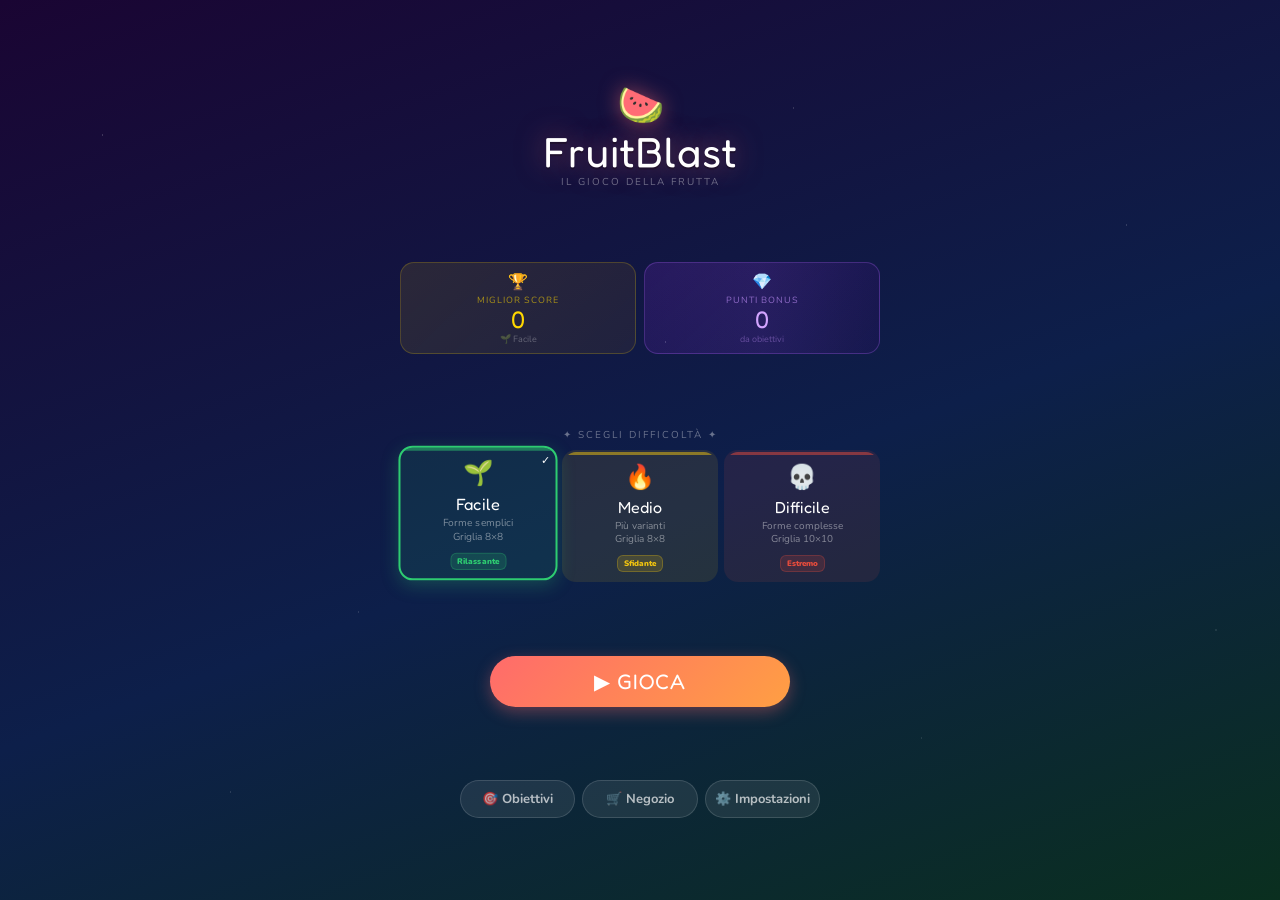
==== index.html @ c54e4c87 "v" ====
<!DOCTYPE html>
<html lang="it">
<head>
<meta charset="UTF-8">
<link rel="icon" type="image/png" href="foto_sfondo.png">
<link rel="apple-touch-icon" href="foto_sfondo.png">
<meta name="apple-mobile-web-app-title" content="FruitBlast">
<meta name="viewport" content="width=device-width,initial-scale=1,maximum-scale=1,user-scalable=no,viewport-fit=cover">
<meta name="mobile-web-app-capable" content="yes">
<meta name="apple-mobile-web-app-capable" content="yes">
<meta name="apple-mobile-web-app-status-bar-style" content="black-translucent">
<title>FruitBlast</title>
<link rel="stylesheet" href="style.css">
<style>
/* ── Menu layout ── */
#menu{
  justify-content:space-evenly;
  min-height:100%;
  /* override .page default padding */
  padding-top:calc(var(--sat) + 6px) !important;
  padding-bottom:calc(var(--sab) + 8px) !important;
  gap:0;
}

/* Logo — più piccolo */
.logo-wrap{text-align:center;margin:0;}
.logo-icon{font-size:clamp(28px,7vw,38px);display:block;filter:drop-shadow(0 0 10px rgba(255,107,107,.5));}
.logo-title{font-family:'Fredoka One',cursive;font-size:clamp(30px,9vw,42px);color:#fff;
  text-shadow:0 0 28px rgba(255,107,107,.5),0 2px 0 rgba(0,0,0,.3);line-height:1;letter-spacing:1px;}
.logo-sub{font-size:10px;color:rgba(255,255,255,.38);letter-spacing:2px;text-transform:uppercase;margin-top:2px;}

/* Stats row — best score + bonus affiancati */
.stats-row{
  display:flex;gap:8px;width:100%;margin:0;
}
.stat-mini{
  flex:1;border-radius:14px;padding:8px 12px;text-align:center;
  position:relative;overflow:hidden;
}
.stat-mini.best{
  background:linear-gradient(135deg,rgba(255,215,0,.1),rgba(255,150,0,.07));
  border:1px solid rgba(255,215,0,.2);
}
.stat-mini.bonus{
  background:linear-gradient(135deg,rgba(138,43,226,.18),rgba(75,0,130,.12));
  border:1px solid rgba(180,100,255,.28);
}
.stat-mini.bonus::before{
  content:'';position:absolute;inset:0;
  background:linear-gradient(90deg,transparent,rgba(180,100,255,.06),transparent);
  animation:bonusShimmer 4s infinite;
}
@keyframes bonusShimmer{0%{transform:translateX(-100%)}100%{transform:translateX(100%)}}
.sm-icon{font-size:16px;display:block;margin-bottom:1px;}
.sm-label{font-size:9px;letter-spacing:1px;text-transform:uppercase;margin-bottom:2px;}
.stat-mini.best .sm-label{color:rgba(255,215,0,.6);}
.stat-mini.bonus .sm-label{color:rgba(200,150,255,.65);}
.sm-val{font-family:'Fredoka One',cursive;font-size:clamp(18px,5.5vw,24px);line-height:1;}
.stat-mini.best .sm-val{color:var(--gold);}
.stat-mini.bonus .sm-val{color:#d4a8ff;}
.sm-sub{font-size:9px;margin-top:1px;}
.stat-mini.best .sm-sub{color:rgba(255,255,255,.3);}
.stat-mini.bonus .sm-sub{color:rgba(200,150,255,.4);}

/* Difficulty cards */
#diff-section{width:100%;margin:0;}
.diff-header{font-size:10px;color:rgba(255,255,255,.38);letter-spacing:2px;text-transform:uppercase;text-align:center;margin-bottom:8px;}
#diff-cards{display:flex;gap:6px;width:100%;}
.diff-card{
  flex:1;border-radius:14px;padding:9px 4px 8px;
  border:2px solid transparent;cursor:pointer;text-align:center;
  position:relative;overflow:hidden;
  transition:transform .2s cubic-bezier(.34,1.56,.64,1),border-color .2s,box-shadow .2s;
}
.diff-card::before{content:'';position:absolute;top:0;left:0;right:0;height:3px;border-radius:14px 14px 0 0;}
.diff-card.easy{background:rgba(46,204,113,.1);}
.diff-card.easy::before{background:rgba(46,204,113,.5);}
.diff-card.easy.selected{border-color:var(--green);box-shadow:0 5px 18px rgba(46,204,113,.25);}
.diff-card.medium{background:rgba(241,196,15,.1);}
.diff-card.medium::before{background:rgba(241,196,15,.5);}
.diff-card.medium.selected{border-color:var(--yellow);box-shadow:0 5px 18px rgba(241,196,15,.25);}
.diff-card.hard{background:rgba(231,76,60,.1);}
.diff-card.hard::before{background:rgba(231,76,60,.5);}
.diff-card.hard.selected{border-color:var(--red);box-shadow:0 5px 18px rgba(231,76,60,.25);}
.diff-card.selected{transform:translateY(-3px) scale(1.02);}
.diff-check{position:absolute;top:5px;right:5px;font-size:11px;opacity:0;color:#fff;transition:opacity .2s;}
.diff-card.selected .diff-check{opacity:1;}
.diff-icon{font-size:clamp(18px,5vw,24px);margin-bottom:4px;display:block;}
.diff-name{font-family:'Fredoka One',cursive;font-size:clamp(12px,3.5vw,16px);color:#fff;margin-bottom:3px;}
.diff-desc{font-size:clamp(8px,2vw,10px);color:rgba(255,255,255,.45);line-height:1.28;margin-bottom:4px;}
.diff-badge{font-size:8px;font-weight:900;border-radius:6px;padding:2px 6px;display:inline-block;}
.easy .diff-badge{background:rgba(46,204,113,.16);color:#2ecc71;border:1px solid rgba(46,204,113,.26);}
.medium .diff-badge{background:rgba(241,196,15,.16);color:#f1c40f;border:1px solid rgba(241,196,15,.26);}
.hard .diff-badge{background:rgba(231,76,60,.16);color:#e74c3c;border:1px solid rgba(231,76,60,.26);}

/* Play button — più compatto */
.btn-primary{
  background:linear-gradient(135deg,#ff6b6b,#ff9f43);color:#fff;border:none;
  padding:13px 0;border-radius:50px;
  font-size:clamp(18px,5.5vw,21px);font-family:'Fredoka One',cursive;
  cursor:pointer;letter-spacing:1px;width:100%;max-width:300px;
  box-shadow:0 5px 16px rgba(255,107,107,.35);
  margin:0;position:relative;overflow:hidden;
}
.btn-primary::after{content:'';position:absolute;top:0;left:-100%;width:55%;height:100%;
  background:linear-gradient(90deg,transparent,rgba(255,255,255,.14),transparent);
  animation:shimmer 3s infinite;}
@keyframes shimmer{0%{left:-100%}100%{left:200%}}
.btn-primary:active{transform:scale(.96);}

/* Nav buttons */
.nav-btns{display:flex;gap:7px;width:100%;max-width:360px;margin-top:0;}
.nav-btn{
  flex:1;background:var(--glass);color:rgba(255,255,255,.68);
  border:1px solid var(--gb);padding:9px 4px;border-radius:50px;
  font-size:clamp(10px,2.8vw,13px);font-family:'Nunito',sans-serif;font-weight:700;
  cursor:pointer;text-align:center;transition:background .15s;
}
.nav-btn:active{background:rgba(255,255,255,.16);}
</style>

<script>
// Registra Service Worker per cache automatica
if('serviceWorker' in navigator){
  navigator.serviceWorker.register('./sw.js')
    .then(reg => {
      // Controlla aggiornamenti ogni volta che la pagina si apre
      reg.update();
      reg.addEventListener('updatefound', () => {
        const newSW = reg.installing;
        newSW.addEventListener('statechange', () => {
          if(newSW.state === 'installed' && navigator.serviceWorker.controller){
            // Nuovo contenuto disponibile — ricarica silenzioso
            window.location.reload();
          }
        });
      });
    });
}
</script>
</head>
<body>
<div id="app">
<div id="menu" class="page fade-in">

  <div class="logo-wrap">
    <span class="logo-icon">🍉</span>
    <div class="logo-title">FruitBlast</div>
    <div class="logo-sub">il gioco della frutta</div>
  </div>

  <!-- Record + Bonus affiancati -->
  <div class="stats-row">
    <div class="stat-mini best">
      <span class="sm-icon">🏆</span>
      <div class="sm-label">Miglior Score</div>
      <div class="sm-val" id="menu-best-val">0</div>
      <div class="sm-sub" id="menu-best-diff"></div>
    </div>
    <div class="stat-mini bonus">
      <span class="sm-icon">💎</span>
      <div class="sm-label">Punti Bonus</div>
      <div class="sm-val" id="bonus-val">0</div>
      <div class="sm-sub">da obiettivi</div>
    </div>
  </div>

  <div id="diff-section">
    <div class="diff-header">✦ Scegli difficoltà ✦</div>
    <div id="diff-cards">
      <div class="diff-card easy selected" data-diff="easy">
        <div class="diff-check">✓</div>
        <span class="diff-icon">🌱</span>
        <div class="diff-name">Facile</div>
        <div class="diff-desc">Forme semplici<br>Griglia 8×8</div>
        <span class="diff-badge">Rilassante</span>
      </div>
      <div class="diff-card medium" data-diff="medium">
        <div class="diff-check">✓</div>
        <span class="diff-icon">🔥</span>
        <div class="diff-name">Medio</div>
        <div class="diff-desc">Più varianti<br>Griglia 8×8</div>
        <span class="diff-badge">Sfidante</span>
      </div>
      <div class="diff-card hard" data-diff="hard">
        <div class="diff-check">✓</div>
        <span class="diff-icon">💀</span>
        <div class="diff-name">Difficile</div>
        <div class="diff-desc">Forme complesse<br>Griglia 10×10</div>
        <span class="diff-badge">Estremo</span>
      </div>
    </div>
  </div>

  <button class="btn-primary" id="play-btn">▶  GIOCA</button>

  <div class="nav-btns">
    <button class="nav-btn" id="obj-btn">🎯 Obiettivi</button>
    <button class="nav-btn" id="shop-btn">🛒 Negozio</button>
    <button class="nav-btn" id="settings-btn">⚙️ Impostazioni</button>
  </div>

</div>
</div>

<script src="data.js"></script>
<script>
const $=id=>document.getElementById(id);
let diff='easy';

function updBest(){
  $('menu-best-val').textContent = getBest(diff).toLocaleString();
  $('menu-best-diff').textContent = DCFG[diff].lbl;
}
function updBonus(){
  $('bonus-val').textContent = getBonusPoints().toLocaleString();
}

document.querySelectorAll('.diff-card').forEach(card=>{
  card.addEventListener('click',()=>{
    document.querySelectorAll('.diff-card').forEach(c=>c.classList.remove('selected'));
    card.classList.add('selected');
    diff = card.dataset.diff;
    updBest();
  });
});

$('play-btn').addEventListener('click',()=>{ sessionStorage.setItem('fb_diff',diff); location.href='game.html'; });
$('obj-btn').addEventListener('click',()=>{ sessionStorage.setItem('fb_diff',diff); location.href='objectives.html'; });
$('shop-btn').addEventListener('click',()=>{ location.href='shop.html'; });
$('settings-btn').addEventListener('click',()=>{ location.href='settings.html'; });

updBest();
updBonus();
</script>
</body>
</html>
---- style.css ----
/* ═══════════════════════════════════════════
   FruitBlast — Shared Styles
═══════════════════════════════════════════ */
@import url('https://fonts.googleapis.com/css2?family=Fredoka+One&family=Nunito:wght@400;700;900&display=swap');
 
*{box-sizing:border-box;margin:0;padding:0;-webkit-tap-highlight-color:transparent;touch-action:manipulation;}
:root{
  --green:#2ecc71;--yellow:#f1c40f;--red:#e74c3c;--gold:#FFD700;
  --bg1:#1a0533;--bg2:#0d1f4a;--bg3:#0a2f1f;
  --glass:rgba(255,255,255,0.08);--gb:rgba(255,255,255,0.14);
  --sat:env(safe-area-inset-top,0px);--sab:env(safe-area-inset-bottom,0px);
}
html,body{
  height:100%;width:100%;
  -webkit-text-size-adjust:100%;
  background:var(--bg3);
  overscroll-behavior:none;
}
body{
  font-family:'Nunito',sans-serif;
  background:linear-gradient(160deg,var(--bg1) 0%,var(--bg2) 55%,var(--bg3) 100%);
  background-attachment:fixed;
  user-select:none;-webkit-user-select:none;
  overflow:hidden;position:fixed;
  inset:0;/* top:0 right:0 bottom:0 left:0 */
}
body::before{
  content:'';position:fixed;inset:0;pointer-events:none;z-index:0;
  background-image:
    radial-gradient(1px 1px at 8% 15%,rgba(255,255,255,.35) 0%,transparent 100%),
    radial-gradient(1px 1px at 28% 68%,rgba(255,255,255,.25) 0%,transparent 100%),
    radial-gradient(1px 1px at 52% 38%,rgba(255,255,255,.4) 0%,transparent 100%),
    radial-gradient(1px 1px at 72% 82%,rgba(255,255,255,.2) 0%,transparent 100%),
    radial-gradient(1px 1px at 88% 25%,rgba(255,255,255,.3) 0%,transparent 100%),
    radial-gradient(1px 1px at 18% 88%,rgba(255,255,255,.25) 0%,transparent 100%),
    radial-gradient(1px 1px at 62% 12%,rgba(255,255,255,.3) 0%,transparent 100%),
    radial-gradient(1px 1px at 95% 70%,rgba(255,255,255,.3) 0%,transparent 100%);
}
#app{
  position:relative;z-index:1;
  width:100%;height:100%;
  overflow-y:auto;overflow-x:hidden;
  -webkit-overflow-scrolling:touch;
  display:flex;flex-direction:column;align-items:center;
  padding:0 10px;
}
 
/* ── Shared UI ── */
.page{
  display:flex;flex-direction:column;align-items:center;
  width:100%;max-width:480px;flex-shrink:0;
  /* default padding safe area per tutte le pagine */
  padding-top:calc(var(--sat) + 8px);
  padding-bottom:calc(var(--sab) + 12px);
}
.logo-wrap{text-align:center;margin-bottom:4px;}
.logo-icon{font-size:clamp(40px,11vw,54px);display:block;filter:drop-shadow(0 0 12px rgba(255,107,107,.5));}
.logo-title{font-family:'Fredoka One',cursive;font-size:clamp(42px,13vw,58px);color:#fff;
  text-shadow:0 0 36px rgba(255,107,107,.5),0 3px 0 rgba(0,0,0,.3);line-height:1;letter-spacing:2px;}
.logo-sub{font-size:11px;color:rgba(255,255,255,.42);letter-spacing:3px;text-transform:uppercase;margin-top:3px;}
.page-header{display:flex;align-items:center;width:100%;gap:10px;margin-bottom:6px;}
.back-btn{background:var(--glass);border:1px solid var(--gb);color:#fff;border-radius:12px;
  min-width:44px;min-height:44px;padding:0 14px;cursor:pointer;
  font-family:'Nunito',sans-serif;font-size:14px;font-weight:700;
  display:flex;align-items:center;justify-content:center;}
.back-btn:active{background:rgba(255,255,255,.18);}
.page-title{font-family:'Fredoka One',cursive;font-size:clamp(22px,7vw,28px);color:#fff;}
.glass-card{background:var(--glass);border:1px solid var(--gb);border-radius:18px;padding:15px 17px;width:100%;}
.srow{display:flex;align-items:center;justify-content:space-between;gap:10px;min-height:46px;}
.sinfo .slabel{font-size:15px;color:#fff;font-weight:700;}
.sinfo .ssub{font-size:11px;color:rgba(255,255,255,.4);margin-top:2px;}
.sep{height:1px;background:rgba(255,255,255,.08);margin:11px 0;}
.toggle{width:52px;height:30px;border-radius:15px;background:rgba(255,255,255,.14);
  border:none;cursor:pointer;position:relative;flex-shrink:0;transition:background .2s;min-width:52px;}
.toggle.on{background:var(--green);}
.toggle::after{content:'';position:absolute;top:5px;left:5px;width:20px;height:20px;
  border-radius:50%;background:#fff;transition:left .2s cubic-bezier(.34,1.56,.64,1);
  box-shadow:0 2px 5px rgba(0,0,0,.22);}
.toggle.on::after{left:27px;}
.spd-btns{display:flex;gap:5px;}
.spd-btn{background:rgba(255,255,255,.09);border:1px solid rgba(255,255,255,.16);
  color:rgba(255,255,255,.5);border-radius:10px;padding:7px 11px;cursor:pointer;
  font-size:12px;font-weight:700;font-family:'Nunito',sans-serif;min-height:38px;}
.spd-btn[data-speed="slow"].active{background:rgba(46,204,113,.18);border-color:#2ecc71;color:#2ecc71;}
.spd-btn[data-speed="normal"].active{background:rgba(255,215,0,.16);border-color:var(--gold);color:var(--gold);}
.spd-btn[data-speed="fast"].active{background:rgba(231,76,60,.18);border-color:#e74c3c;color:#e74c3c;}
.danger-card{background:rgba(231,76,60,.08)!important;border-color:rgba(231,76,60,.2)!important;}
.btn-danger{background:rgba(231,76,60,.13);border:1px solid rgba(231,76,60,.3);
  color:#e74c3c;border-radius:10px;padding:9px 15px;cursor:pointer;
  font-size:13px;font-weight:700;font-family:'Nunito',sans-serif;min-height:44px;}
.btn-danger:active{background:rgba(231,76,60,.24);}
.btn-primary{background:linear-gradient(135deg,#ff6b6b,#ff9f43);color:#fff;border:none;
  padding:clamp(13px,4vw,17px) 0;border-radius:50px;
  font-size:clamp(20px,6vw,23px);font-family:'Fredoka One',cursive;
  cursor:pointer;letter-spacing:1px;width:100%;max-width:320px;
  box-shadow:0 7px 20px rgba(255,107,107,.38);
  margin-bottom:11px;position:relative;overflow:hidden;}
.btn-primary::after{content:'';position:absolute;top:0;left:-100%;width:55%;height:100%;
  background:linear-gradient(90deg,transparent,rgba(255,255,255,.16),transparent);
  animation:shimmer 3s infinite;}
@keyframes shimmer{0%{left:-100%}100%{left:200%}}
.btn-primary:active{transform:scale(.96);}
.btn-secondary{background:var(--glass);color:rgba(255,255,255,.62);
  border:1px solid var(--gb);padding:10px 0;border-radius:50px;
  font-size:14px;font-family:'Nunito',sans-serif;font-weight:700;
  cursor:pointer;width:100%;max-width:320px;text-align:center;margin-bottom:8px;}
.btn-secondary:active{background:rgba(255,255,255,.14);}
.how-box{background:rgba(255,255,255,.05);border:1px solid rgba(255,255,255,.09);border-radius:14px;padding:13px 15px;width:100%;}
.how-title{font-size:11px;color:rgba(255,255,255,.45);text-transform:uppercase;letter-spacing:1px;margin-bottom:9px;font-weight:700;}
.how-row{display:flex;align-items:flex-start;gap:10px;margin-bottom:8px;font-size:13px;color:rgba(255,255,255,.68);line-height:1.4;}
.how-row:last-child{margin-bottom:0;}
.how-icon{font-size:18px;min-width:26px;text-align:center;line-height:1.2;}
@keyframes fadeIn{from{opacity:0;transform:translateY(8px)}to{opacity:1;transform:translateY(0)}}
.fade-in{animation:fadeIn .25s ease;}
 
/* Sub-page: scroll verticale se il contenuto supera lo schermo */
.sub-page{
  padding-top:calc(var(--sat) + 6px);
  padding-bottom:calc(var(--sab) + 10px);
  min-height:100%;
}
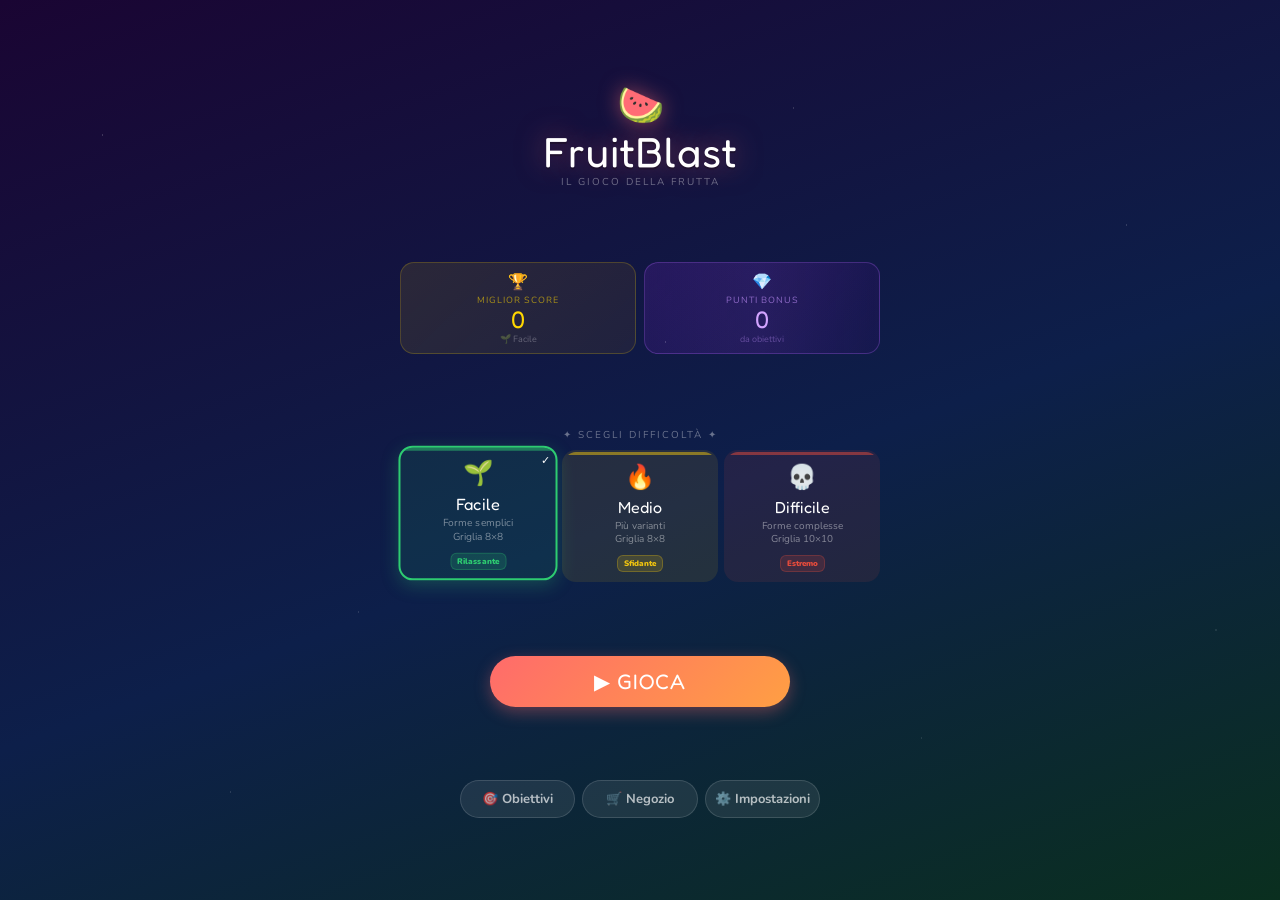
==== commit a0b6e09e: "aggiornamenti" ====
--- a/index.html
+++ b/index.html
@@ -120,22 +120,22 @@
 </style>
 
 <script>
-// Registra Service Worker per cache automatica
 if('serviceWorker' in navigator){
-  navigator.serviceWorker.register('./sw.js')
-    .then(reg => {
-      // Controlla aggiornamenti ogni volta che la pagina si apre
-      reg.update();
-      reg.addEventListener('updatefound', () => {
-        const newSW = reg.installing;
-        newSW.addEventListener('statechange', () => {
-          if(newSW.state === 'installed' && navigator.serviceWorker.controller){
-            // Nuovo contenuto disponibile — ricarica silenzioso
-            window.location.reload();
-          }
-        });
+  navigator.serviceWorker.register('./sw.js').then(reg => {
+    reg.update();
+    reg.addEventListener('updatefound', () => {
+      const sw = reg.installing;
+      sw.addEventListener('statechange', () => {
+        if(sw.state === 'installed' && navigator.serviceWorker.controller){
+          window.location.reload();
+        }
       });
     });
+  });
+  // Ascolta il messaggio dal SW: nuovo deploy rilevato -> ricarica subito
+  navigator.serviceWorker.addEventListener('message', e => {
+    if(e.data && e.data.type === 'SW_UPDATED') window.location.reload();
+  });
 }
 </script>
 </head>
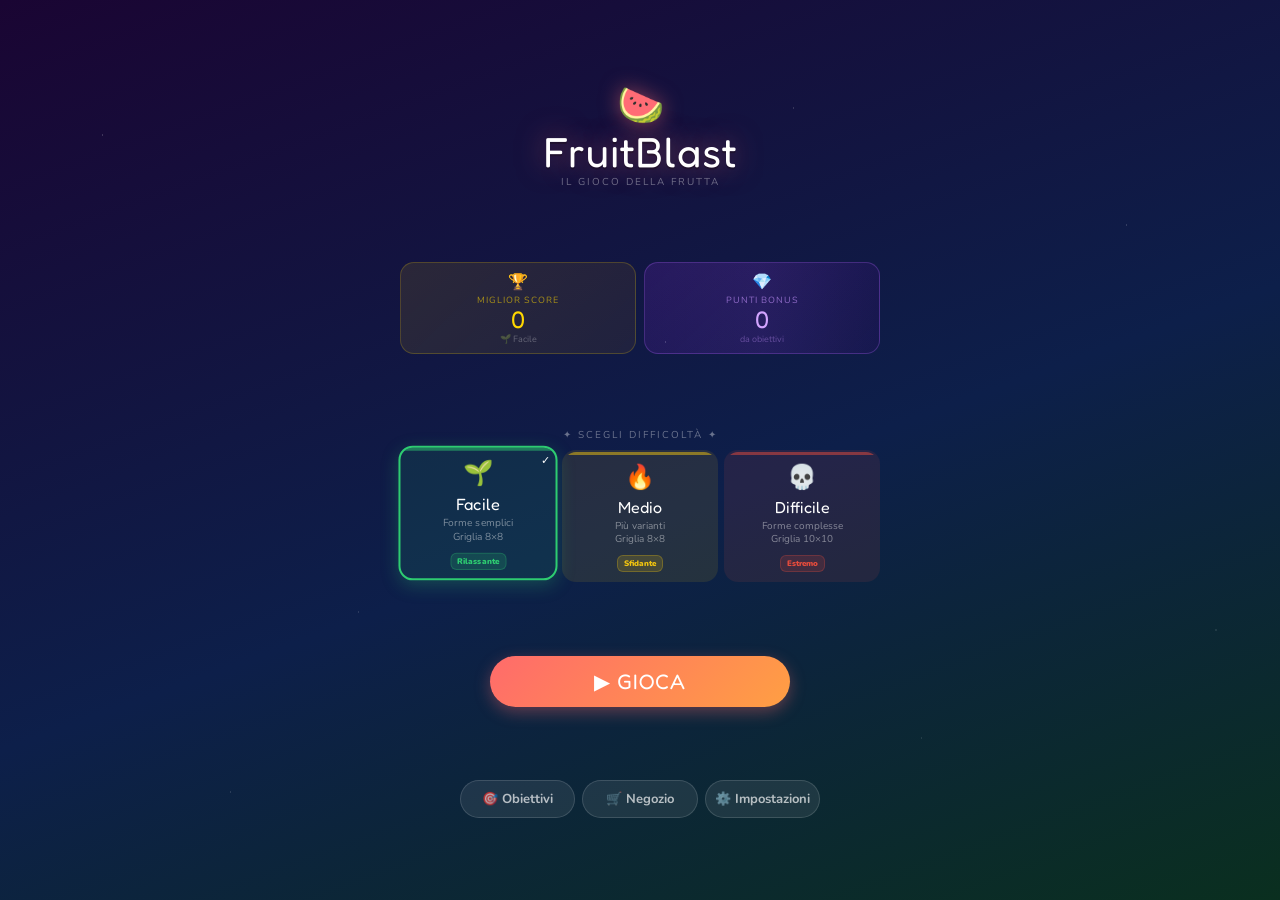
==== commit 995ea346: "cambi" ====
--- a/index.html
+++ b/index.html
@@ -2,8 +2,9 @@
 <html lang="it">
 <head>
 <meta charset="UTF-8">
-<link rel="icon" type="image/png" href="foto_sfondo.png">
-<link rel="apple-touch-icon" href="foto_sfondo.png">
+<link rel="icon" type="image/png" href="icon-192.png">
+<link rel="apple-touch-icon" href="icon-192.png">
+<link rel="manifest" href="manifest.json">
 <meta name="apple-mobile-web-app-title" content="FruitBlast">
 <meta name="viewport" content="width=device-width,initial-scale=1,maximum-scale=1,user-scalable=no,viewport-fit=cover">
 <meta name="mobile-web-app-capable" content="yes">
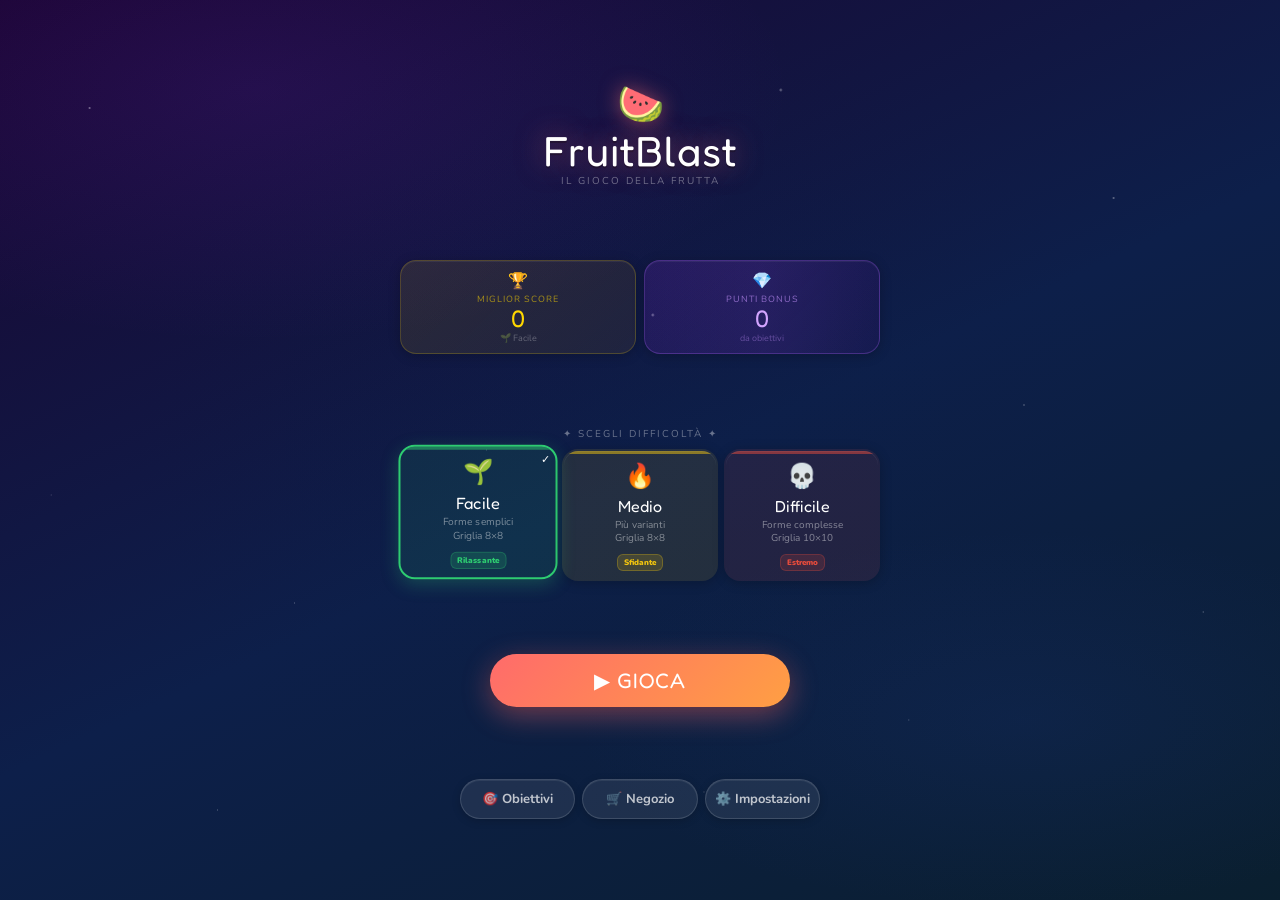
==== commit 90371fb1: "shop" ====
--- a/index.html
+++ b/index.html
@@ -35,8 +35,9 @@
   display:flex;gap:8px;width:100%;margin:0;
 }
 .stat-mini{
-  flex:1;border-radius:14px;padding:8px 12px;text-align:center;
+  flex:1;border-radius:16px;padding:9px 12px;text-align:center;
   position:relative;overflow:hidden;
+  box-shadow:0 2px 12px rgba(0,0,0,.22),inset 0 1px 0 rgba(255,255,255,.06);
 }
 .stat-mini.best{
   background:linear-gradient(135deg,rgba(255,215,0,.1),rgba(255,150,0,.07));
@@ -68,10 +69,11 @@
 .diff-header{font-size:10px;color:rgba(255,255,255,.38);letter-spacing:2px;text-transform:uppercase;text-align:center;margin-bottom:8px;}
 #diff-cards{display:flex;gap:6px;width:100%;}
 .diff-card{
-  flex:1;border-radius:14px;padding:9px 4px 8px;
+  flex:1;border-radius:16px;padding:9px 4px 8px;
   border:2px solid transparent;cursor:pointer;text-align:center;
   position:relative;overflow:hidden;
-  transition:transform .2s cubic-bezier(.34,1.56,.64,1),border-color .2s,box-shadow .2s;
+  transition:transform .22s cubic-bezier(.34,1.56,.64,1),border-color .22s,box-shadow .22s;
+  box-shadow:0 2px 12px rgba(0,0,0,.22),inset 0 1px 0 rgba(255,255,255,.07);
 }
 .diff-card::before{content:'';position:absolute;top:0;left:0;right:0;height:3px;border-radius:14px 14px 0 0;}
 .diff-card.easy{background:rgba(46,204,113,.1);}
@@ -97,11 +99,12 @@
 /* Play button — più compatto */
 .btn-primary{
   background:linear-gradient(135deg,#ff6b6b,#ff9f43);color:#fff;border:none;
-  padding:13px 0;border-radius:50px;
+  padding:14px 0;border-radius:50px;
   font-size:clamp(18px,5.5vw,21px);font-family:'Fredoka One',cursive;
   cursor:pointer;letter-spacing:1px;width:100%;max-width:300px;
-  box-shadow:0 5px 16px rgba(255,107,107,.35);
+  box-shadow:0 8px 28px rgba(255,107,107,.42),0 2px 8px rgba(0,0,0,.2);
   margin:0;position:relative;overflow:hidden;
+  transition:transform .15s,box-shadow .15s;
 }
 .btn-primary::after{content:'';position:absolute;top:0;left:-100%;width:55%;height:100%;
   background:linear-gradient(90deg,transparent,rgba(255,255,255,.14),transparent);
@@ -112,12 +115,14 @@
 /* Nav buttons */
 .nav-btns{display:flex;gap:7px;width:100%;max-width:360px;margin-top:0;}
 .nav-btn{
-  flex:1;background:var(--glass);color:rgba(255,255,255,.68);
-  border:1px solid var(--gb);padding:9px 4px;border-radius:50px;
+  flex:1;background:rgba(255,255,255,.08);color:rgba(255,255,255,.72);
+  border:1px solid rgba(255,255,255,.14);padding:10px 4px;border-radius:50px;
   font-size:clamp(10px,2.8vw,13px);font-family:'Nunito',sans-serif;font-weight:700;
-  cursor:pointer;text-align:center;transition:background .15s;
-}
-.nav-btn:active{background:rgba(255,255,255,.16);}
+  cursor:pointer;text-align:center;
+  transition:background .15s,transform .12s;
+  box-shadow:0 2px 8px rgba(0,0,0,.18),inset 0 1px 0 rgba(255,255,255,.07);
+}
+.nav-btn:active{background:rgba(255,255,255,.16);transform:scale(.96);}
 </style>
 
 <script>
--- a/style.css
+++ b/style.css
@@ -1,40 +1,46 @@
 /* ═══════════════════════════════════════════
-   FruitBlast — Shared Styles
+   FruitBlast — Shared Styles  (visual upgrade)
 ═══════════════════════════════════════════ */
 @import url('https://fonts.googleapis.com/css2?family=Fredoka+One&family=Nunito:wght@400;700;900&display=swap');
- 
+
 *{box-sizing:border-box;margin:0;padding:0;-webkit-tap-highlight-color:transparent;touch-action:manipulation;}
 :root{
   --green:#2ecc71;--yellow:#f1c40f;--red:#e74c3c;--gold:#FFD700;
   --bg1:#1a0533;--bg2:#0d1f4a;--bg3:#0a2f1f;
   --glass:rgba(255,255,255,0.08);--gb:rgba(255,255,255,0.14);
   --sat:env(safe-area-inset-top,0px);--sab:env(safe-area-inset-bottom,0px);
+  --radius:18px;
 }
-html,body{
-  height:100%;width:100%;
-  -webkit-text-size-adjust:100%;
-  background:var(--bg3);
-  overscroll-behavior:none;
-}
+html,body{height:100%;width:100%;-webkit-text-size-adjust:100%;background:var(--bg3);overscroll-behavior:none;}
 body{
   font-family:'Nunito',sans-serif;
-  background:linear-gradient(160deg,var(--bg1) 0%,var(--bg2) 55%,var(--bg3) 100%);
+  background:linear-gradient(155deg,#1a0533 0%,#0d1f4a 52%,#0a1f2f 100%);
   background-attachment:fixed;
   user-select:none;-webkit-user-select:none;
-  overflow:hidden;position:fixed;
-  inset:0;/* top:0 right:0 bottom:0 left:0 */
+  overflow:hidden;position:fixed;inset:0;
 }
 body::before{
   content:'';position:fixed;inset:0;pointer-events:none;z-index:0;
   background-image:
-    radial-gradient(1px 1px at 8% 15%,rgba(255,255,255,.35) 0%,transparent 100%),
-    radial-gradient(1px 1px at 28% 68%,rgba(255,255,255,.25) 0%,transparent 100%),
-    radial-gradient(1px 1px at 52% 38%,rgba(255,255,255,.4) 0%,transparent 100%),
-    radial-gradient(1px 1px at 72% 82%,rgba(255,255,255,.2) 0%,transparent 100%),
-    radial-gradient(1px 1px at 88% 25%,rgba(255,255,255,.3) 0%,transparent 100%),
-    radial-gradient(1px 1px at 18% 88%,rgba(255,255,255,.25) 0%,transparent 100%),
-    radial-gradient(1px 1px at 62% 12%,rgba(255,255,255,.3) 0%,transparent 100%),
-    radial-gradient(1px 1px at 95% 70%,rgba(255,255,255,.3) 0%,transparent 100%);
+    radial-gradient(1.5px 1.5px at 7%  12%,rgba(255,255,255,.55) 0%,transparent 100%),
+    radial-gradient(1px   1px   at 23% 67%,rgba(255,255,255,.35) 0%,transparent 100%),
+    radial-gradient(2px   2px   at 51% 35%,rgba(255,255,255,.50) 0%,transparent 100%),
+    radial-gradient(1px   1px   at 71% 80%,rgba(255,255,255,.30) 0%,transparent 100%),
+    radial-gradient(1.5px 1.5px at 87% 22%,rgba(255,255,255,.45) 0%,transparent 100%),
+    radial-gradient(1px   1px   at 17% 90%,rgba(255,255,255,.35) 0%,transparent 100%),
+    radial-gradient(2px   2px   at 61% 10%,rgba(255,255,255,.40) 0%,transparent 100%),
+    radial-gradient(1px   1px   at 94% 68%,rgba(255,255,255,.40) 0%,transparent 100%),
+    radial-gradient(1px   1px   at 38% 50%,rgba(255,255,255,.25) 0%,transparent 100%),
+    radial-gradient(1.5px 1.5px at 80% 45%,rgba(255,255,255,.30) 0%,transparent 100%),
+    radial-gradient(1px   1px   at 4%  55%,rgba(255,255,255,.20) 0%,transparent 100%),
+    radial-gradient(1px   1px   at 55% 88%,rgba(255,255,255,.25) 0%,transparent 100%);
+}
+body::after{
+  content:'';position:fixed;inset:0;pointer-events:none;z-index:0;
+  background:
+    radial-gradient(ellipse 60% 40% at 20% 10%,rgba(138,43,226,.12) 0%,transparent 70%),
+    radial-gradient(ellipse 50% 30% at 80% 80%,rgba(30,60,150,.15) 0%,transparent 70%),
+    radial-gradient(ellipse 40% 50% at 50% 50%,rgba(10,30,60,.10) 0%,transparent 100%);
 }
 #app{
   position:relative;z-index:1;
@@ -42,78 +48,141 @@
   overflow-y:auto;overflow-x:hidden;
   -webkit-overflow-scrolling:touch;
   display:flex;flex-direction:column;align-items:center;
-  padding:0 10px;
+  padding:0 12px;
 }
- 
-/* ── Shared UI ── */
+
+/* ── Shared page ── */
 .page{
   display:flex;flex-direction:column;align-items:center;
   width:100%;max-width:480px;flex-shrink:0;
-  /* default padding safe area per tutte le pagine */
   padding-top:calc(var(--sat) + 8px);
   padding-bottom:calc(var(--sab) + 12px);
 }
+
+/* ── Logo ── */
 .logo-wrap{text-align:center;margin-bottom:4px;}
-.logo-icon{font-size:clamp(40px,11vw,54px);display:block;filter:drop-shadow(0 0 12px rgba(255,107,107,.5));}
-.logo-title{font-family:'Fredoka One',cursive;font-size:clamp(42px,13vw,58px);color:#fff;
-  text-shadow:0 0 36px rgba(255,107,107,.5),0 3px 0 rgba(0,0,0,.3);line-height:1;letter-spacing:2px;}
+.logo-icon{
+  font-size:clamp(40px,11vw,54px);display:block;
+  filter:drop-shadow(0 0 16px rgba(255,107,107,.6)) drop-shadow(0 0 32px rgba(255,107,107,.3));
+  animation:logoBob 3s ease-in-out infinite;
+}
+@keyframes logoBob{0%,100%{transform:translateY(0)}50%{transform:translateY(-4px)}}
+.logo-title{
+  font-family:'Fredoka One',cursive;font-size:clamp(42px,13vw,58px);color:#fff;
+  text-shadow:0 0 40px rgba(255,107,107,.55),0 0 80px rgba(255,107,107,.2),0 3px 0 rgba(0,0,0,.35);
+  line-height:1;letter-spacing:2px;
+}
 .logo-sub{font-size:11px;color:rgba(255,255,255,.42);letter-spacing:3px;text-transform:uppercase;margin-top:3px;}
-.page-header{display:flex;align-items:center;width:100%;gap:10px;margin-bottom:6px;}
-.back-btn{background:var(--glass);border:1px solid var(--gb);color:#fff;border-radius:12px;
-  min-width:44px;min-height:44px;padding:0 14px;cursor:pointer;
+
+/* ── Page header ── */
+.page-header{display:flex;align-items:center;width:100%;gap:10px;margin-bottom:8px;}
+.back-btn{
+  background:rgba(255,255,255,.09);border:1px solid rgba(255,255,255,.16);
+  color:#fff;border-radius:14px;min-width:44px;min-height:44px;padding:0 14px;cursor:pointer;
   font-family:'Nunito',sans-serif;font-size:14px;font-weight:700;
-  display:flex;align-items:center;justify-content:center;}
-.back-btn:active{background:rgba(255,255,255,.18);}
-.page-title{font-family:'Fredoka One',cursive;font-size:clamp(22px,7vw,28px);color:#fff;}
-.glass-card{background:var(--glass);border:1px solid var(--gb);border-radius:18px;padding:15px 17px;width:100%;}
+  display:flex;align-items:center;justify-content:center;
+  transition:background .15s,transform .12s;box-shadow:0 2px 10px rgba(0,0,0,.25);
+}
+.back-btn:active{background:rgba(255,255,255,.18);transform:scale(.95);}
+.page-title{font-family:'Fredoka One',cursive;font-size:clamp(22px,7vw,28px);color:#fff;text-shadow:0 2px 8px rgba(0,0,0,.3);}
+
+/* ── Glass card ── */
+.glass-card{
+  background:rgba(255,255,255,.07);border:1px solid rgba(255,255,255,.13);
+  border-radius:var(--radius);padding:15px 17px;width:100%;
+  box-shadow:0 2px 16px rgba(0,0,0,.28),inset 0 1px 0 rgba(255,255,255,.08);
+  backdrop-filter:blur(6px);-webkit-backdrop-filter:blur(6px);
+}
+
+/* ── Rows / separators ── */
 .srow{display:flex;align-items:center;justify-content:space-between;gap:10px;min-height:46px;}
 .sinfo .slabel{font-size:15px;color:#fff;font-weight:700;}
 .sinfo .ssub{font-size:11px;color:rgba(255,255,255,.4);margin-top:2px;}
-.sep{height:1px;background:rgba(255,255,255,.08);margin:11px 0;}
-.toggle{width:52px;height:30px;border-radius:15px;background:rgba(255,255,255,.14);
-  border:none;cursor:pointer;position:relative;flex-shrink:0;transition:background .2s;min-width:52px;}
-.toggle.on{background:var(--green);}
-.toggle::after{content:'';position:absolute;top:5px;left:5px;width:20px;height:20px;
-  border-radius:50%;background:#fff;transition:left .2s cubic-bezier(.34,1.56,.64,1);
-  box-shadow:0 2px 5px rgba(0,0,0,.22);}
+.sep{height:1px;background:rgba(255,255,255,.07);margin:11px 0;}
+
+/* ── Toggle ── */
+.toggle{
+  width:52px;height:30px;border-radius:15px;background:rgba(255,255,255,.12);
+  border:none;cursor:pointer;position:relative;flex-shrink:0;
+  transition:background .22s,box-shadow .22s;min-width:52px;
+  box-shadow:inset 0 1px 3px rgba(0,0,0,.3);
+}
+.toggle.on{background:var(--green);box-shadow:0 0 14px rgba(46,204,113,.38);}
+.toggle::after{
+  content:'';position:absolute;top:5px;left:5px;width:20px;height:20px;
+  border-radius:50%;background:#fff;
+  transition:left .22s cubic-bezier(.34,1.56,.64,1);
+  box-shadow:0 2px 6px rgba(0,0,0,.3);
+}
 .toggle.on::after{left:27px;}
+
+/* ── Speed buttons ── */
 .spd-btns{display:flex;gap:5px;}
-.spd-btn{background:rgba(255,255,255,.09);border:1px solid rgba(255,255,255,.16);
+.spd-btn{
+  background:rgba(255,255,255,.07);border:1px solid rgba(255,255,255,.13);
   color:rgba(255,255,255,.5);border-radius:10px;padding:7px 11px;cursor:pointer;
-  font-size:12px;font-weight:700;font-family:'Nunito',sans-serif;min-height:38px;}
-.spd-btn[data-speed="slow"].active{background:rgba(46,204,113,.18);border-color:#2ecc71;color:#2ecc71;}
-.spd-btn[data-speed="normal"].active{background:rgba(255,215,0,.16);border-color:var(--gold);color:var(--gold);}
-.spd-btn[data-speed="fast"].active{background:rgba(231,76,60,.18);border-color:#e74c3c;color:#e74c3c;}
-.danger-card{background:rgba(231,76,60,.08)!important;border-color:rgba(231,76,60,.2)!important;}
-.btn-danger{background:rgba(231,76,60,.13);border:1px solid rgba(231,76,60,.3);
+  font-size:12px;font-weight:700;font-family:'Nunito',sans-serif;min-height:38px;
+  transition:all .15s;
+}
+.spd-btn:active{transform:scale(.94);}
+.spd-btn[data-speed="slow"].active{background:rgba(46,204,113,.18);border-color:#2ecc71;color:#2ecc71;box-shadow:0 0 10px rgba(46,204,113,.2);}
+.spd-btn[data-speed="normal"].active{background:rgba(255,215,0,.16);border-color:var(--gold);color:var(--gold);box-shadow:0 0 10px rgba(255,215,0,.18);}
+.spd-btn[data-speed="fast"].active{background:rgba(231,76,60,.18);border-color:#e74c3c;color:#e74c3c;box-shadow:0 0 10px rgba(231,76,60,.2);}
+
+/* ── Danger card ── */
+.danger-card{background:rgba(231,76,60,.07)!important;border-color:rgba(231,76,60,.18)!important;}
+.btn-danger{
+  background:rgba(231,76,60,.12);border:1px solid rgba(231,76,60,.28);
   color:#e74c3c;border-radius:10px;padding:9px 15px;cursor:pointer;
-  font-size:13px;font-weight:700;font-family:'Nunito',sans-serif;min-height:44px;}
-.btn-danger:active{background:rgba(231,76,60,.24);}
-.btn-primary{background:linear-gradient(135deg,#ff6b6b,#ff9f43);color:#fff;border:none;
+  font-size:13px;font-weight:700;font-family:'Nunito',sans-serif;min-height:44px;
+  transition:background .15s,transform .12s;
+}
+.btn-danger:active{background:rgba(231,76,60,.24);transform:scale(.96);}
+
+/* ── Primary button ── */
+.btn-primary{
+  background:linear-gradient(135deg,#ff6b6b,#ff9f43);color:#fff;border:none;
   padding:clamp(13px,4vw,17px) 0;border-radius:50px;
   font-size:clamp(20px,6vw,23px);font-family:'Fredoka One',cursive;
   cursor:pointer;letter-spacing:1px;width:100%;max-width:320px;
-  box-shadow:0 7px 20px rgba(255,107,107,.38);
-  margin-bottom:11px;position:relative;overflow:hidden;}
-.btn-primary::after{content:'';position:absolute;top:0;left:-100%;width:55%;height:100%;
-  background:linear-gradient(90deg,transparent,rgba(255,255,255,.16),transparent);
-  animation:shimmer 3s infinite;}
+  box-shadow:0 8px 28px rgba(255,107,107,.42),0 2px 8px rgba(0,0,0,.2);
+  margin-bottom:11px;position:relative;overflow:hidden;
+  transition:transform .15s,box-shadow .15s;
+}
+.btn-primary::after{
+  content:'';position:absolute;top:0;left:-100%;width:55%;height:100%;
+  background:linear-gradient(90deg,transparent,rgba(255,255,255,.18),transparent);
+  animation:shimmer 2.5s infinite;
+}
 @keyframes shimmer{0%{left:-100%}100%{left:200%}}
-.btn-primary:active{transform:scale(.96);}
-.btn-secondary{background:var(--glass);color:rgba(255,255,255,.62);
-  border:1px solid var(--gb);padding:10px 0;border-radius:50px;
+.btn-primary:active{transform:scale(.96);box-shadow:0 4px 12px rgba(255,107,107,.3);}
+
+/* ── Secondary button ── */
+.btn-secondary{
+  background:rgba(255,255,255,.07);color:rgba(255,255,255,.65);
+  border:1px solid rgba(255,255,255,.13);padding:10px 0;border-radius:50px;
   font-size:14px;font-family:'Nunito',sans-serif;font-weight:700;
-  cursor:pointer;width:100%;max-width:320px;text-align:center;margin-bottom:8px;}
+  cursor:pointer;width:100%;max-width:320px;text-align:center;margin-bottom:8px;
+  transition:background .15s;
+}
 .btn-secondary:active{background:rgba(255,255,255,.14);}
-.how-box{background:rgba(255,255,255,.05);border:1px solid rgba(255,255,255,.09);border-radius:14px;padding:13px 15px;width:100%;}
+
+/* ── How-to box ── */
+.how-box{
+  background:rgba(255,255,255,.04);border:1px solid rgba(255,255,255,.08);
+  border-radius:14px;padding:13px 15px;width:100%;
+  box-shadow:inset 0 1px 0 rgba(255,255,255,.06);
+}
 .how-title{font-size:11px;color:rgba(255,255,255,.45);text-transform:uppercase;letter-spacing:1px;margin-bottom:9px;font-weight:700;}
 .how-row{display:flex;align-items:flex-start;gap:10px;margin-bottom:8px;font-size:13px;color:rgba(255,255,255,.68);line-height:1.4;}
 .how-row:last-child{margin-bottom:0;}
 .how-icon{font-size:18px;min-width:26px;text-align:center;line-height:1.2;}
-@keyframes fadeIn{from{opacity:0;transform:translateY(8px)}to{opacity:1;transform:translateY(0)}}
-.fade-in{animation:fadeIn .25s ease;}
- 
-/* Sub-page: scroll verticale se il contenuto supera lo schermo */
+
+/* ── Animations ── */
+@keyframes fadeIn{from{opacity:0;transform:translateY(10px)}to{opacity:1;transform:translateY(0)}}
+.fade-in{animation:fadeIn .28s cubic-bezier(.22,1,.36,1);}
+
+/* ── Sub-page ── */
 .sub-page{
   padding-top:calc(var(--sat) + 6px);
   padding-bottom:calc(var(--sab) + 10px);
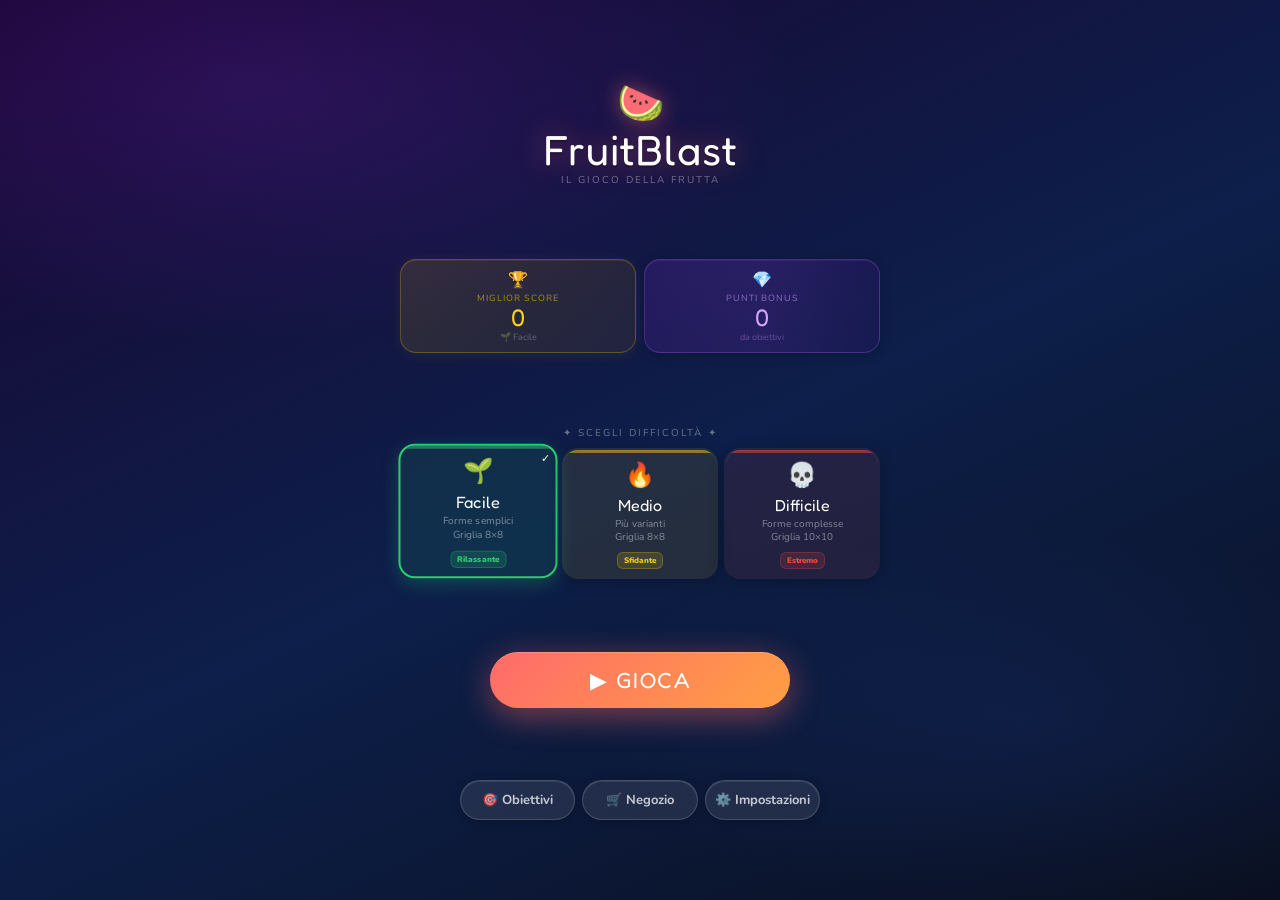
==== commit d518c6d6: "pubblicita" ====
--- a/index.html
+++ b/index.html
@@ -2,6 +2,7 @@
 <html lang="it">
 <head>
 <meta charset="UTF-8">
+<meta name="google-adsense-account" content="ca-pub-3954056972955412">
 <link rel="icon" type="image/png" href="icon-192.png">
 <link rel="apple-touch-icon" href="icon-192.png">
 <link rel="manifest" href="manifest.json">
@@ -40,8 +41,9 @@
   box-shadow:0 2px 12px rgba(0,0,0,.22),inset 0 1px 0 rgba(255,255,255,.06);
 }
 .stat-mini.best{
-  background:linear-gradient(135deg,rgba(255,215,0,.1),rgba(255,150,0,.07));
-  border:1px solid rgba(255,215,0,.2);
+  background:linear-gradient(135deg,rgba(255,215,0,.12),rgba(255,150,0,.08));
+  border:1px solid rgba(255,215,0,.25);
+  box-shadow:0 2px 14px rgba(255,215,0,.08),inset 0 1px 0 rgba(255,215,0,.08);
 }
 .stat-mini.bonus{
   background:linear-gradient(135deg,rgba(138,43,226,.18),rgba(75,0,130,.12));
@@ -72,8 +74,8 @@
   flex:1;border-radius:16px;padding:9px 4px 8px;
   border:2px solid transparent;cursor:pointer;text-align:center;
   position:relative;overflow:hidden;
-  transition:transform .22s cubic-bezier(.34,1.56,.64,1),border-color .22s,box-shadow .22s;
-  box-shadow:0 2px 12px rgba(0,0,0,.22),inset 0 1px 0 rgba(255,255,255,.07);
+  transition:transform .22s cubic-bezier(.34,1.56,.64,1),border-color .22s,box-shadow .22s,background .22s;
+  box-shadow:0 2px 14px rgba(0,0,0,.28),inset 0 1px 0 rgba(255,255,255,.09);
 }
 .diff-card::before{content:'';position:absolute;top:0;left:0;right:0;height:3px;border-radius:14px 14px 0 0;}
 .diff-card.easy{background:rgba(46,204,113,.1);}
@@ -99,10 +101,10 @@
 /* Play button — più compatto */
 .btn-primary{
   background:linear-gradient(135deg,#ff6b6b,#ff9f43);color:#fff;border:none;
-  padding:14px 0;border-radius:50px;
-  font-size:clamp(18px,5.5vw,21px);font-family:'Fredoka One',cursive;
-  cursor:pointer;letter-spacing:1px;width:100%;max-width:300px;
-  box-shadow:0 8px 28px rgba(255,107,107,.42),0 2px 8px rgba(0,0,0,.2);
+  padding:15px 0;border-radius:50px;
+  font-size:clamp(18px,5.5vw,22px);font-family:'Fredoka One',cursive;
+  cursor:pointer;letter-spacing:1.5px;width:100%;max-width:300px;
+  box-shadow:0 8px 32px rgba(255,107,107,.48),0 2px 10px rgba(0,0,0,.25),inset 0 1px 0 rgba(255,255,255,.2);
   margin:0;position:relative;overflow:hidden;
   transition:transform .15s,box-shadow .15s;
 }
@@ -115,12 +117,12 @@
 /* Nav buttons */
 .nav-btns{display:flex;gap:7px;width:100%;max-width:360px;margin-top:0;}
 .nav-btn{
-  flex:1;background:rgba(255,255,255,.08);color:rgba(255,255,255,.72);
-  border:1px solid rgba(255,255,255,.14);padding:10px 4px;border-radius:50px;
+  flex:1;background:rgba(255,255,255,.09);color:rgba(255,255,255,.75);
+  border:1px solid rgba(255,255,255,.16);padding:10px 4px;border-radius:50px;
   font-size:clamp(10px,2.8vw,13px);font-family:'Nunito',sans-serif;font-weight:700;
   cursor:pointer;text-align:center;
   transition:background .15s,transform .12s;
-  box-shadow:0 2px 8px rgba(0,0,0,.18),inset 0 1px 0 rgba(255,255,255,.07);
+  box-shadow:0 2px 10px rgba(0,0,0,.22),inset 0 1px 0 rgba(255,255,255,.09);
 }
 .nav-btn:active{background:rgba(255,255,255,.16);transform:scale(.96);}
 </style>
@@ -144,6 +146,8 @@
   });
 }
 </script>
+<script async src="https://pagead2.googlesyndication.com/pagead/js/adsbygoogle.js?client=ca-pub-3954056972955412"
+     crossorigin="anonymous"></script>
 </head>
 <body>
 <div id="app">
--- a/style.css
+++ b/style.css
@@ -6,41 +6,26 @@
 *{box-sizing:border-box;margin:0;padding:0;-webkit-tap-highlight-color:transparent;touch-action:manipulation;}
 :root{
   --green:#2ecc71;--yellow:#f1c40f;--red:#e74c3c;--gold:#FFD700;
-  --bg1:#1a0533;--bg2:#0d1f4a;--bg3:#0a2f1f;
+  --bg1:#1a0533;--bg2:#0d1f4a;--bg3:#0a0820;
   --glass:rgba(255,255,255,0.08);--gb:rgba(255,255,255,0.14);
   --sat:env(safe-area-inset-top,0px);--sab:env(safe-area-inset-bottom,0px);
   --radius:18px;
 }
-html,body{height:100%;width:100%;-webkit-text-size-adjust:100%;background:var(--bg3);overscroll-behavior:none;}
+html,body{height:100%;width:100%;-webkit-text-size-adjust:100%;overscroll-behavior:none;}
+html{
+  background: #0a0820;
+  background-image:
+    radial-gradient(ellipse 60% 40% at 20% 10%,rgba(138,43,226,.18) 0%,transparent 70%),
+    radial-gradient(ellipse 50% 30% at 80% 80%,rgba(30,60,150,.20) 0%,transparent 70%),
+    linear-gradient(155deg,#1a0533 0%,#0d1f4a 52%,#0a1020 100%);
+  background-attachment: scroll;
+  min-height: 100%;
+}
 body{
   font-family:'Nunito',sans-serif;
-  background:linear-gradient(155deg,#1a0533 0%,#0d1f4a 52%,#0a1f2f 100%);
-  background-attachment:fixed;
+  background: transparent;
   user-select:none;-webkit-user-select:none;
   overflow:hidden;position:fixed;inset:0;
-}
-body::before{
-  content:'';position:fixed;inset:0;pointer-events:none;z-index:0;
-  background-image:
-    radial-gradient(1.5px 1.5px at 7%  12%,rgba(255,255,255,.55) 0%,transparent 100%),
-    radial-gradient(1px   1px   at 23% 67%,rgba(255,255,255,.35) 0%,transparent 100%),
-    radial-gradient(2px   2px   at 51% 35%,rgba(255,255,255,.50) 0%,transparent 100%),
-    radial-gradient(1px   1px   at 71% 80%,rgba(255,255,255,.30) 0%,transparent 100%),
-    radial-gradient(1.5px 1.5px at 87% 22%,rgba(255,255,255,.45) 0%,transparent 100%),
-    radial-gradient(1px   1px   at 17% 90%,rgba(255,255,255,.35) 0%,transparent 100%),
-    radial-gradient(2px   2px   at 61% 10%,rgba(255,255,255,.40) 0%,transparent 100%),
-    radial-gradient(1px   1px   at 94% 68%,rgba(255,255,255,.40) 0%,transparent 100%),
-    radial-gradient(1px   1px   at 38% 50%,rgba(255,255,255,.25) 0%,transparent 100%),
-    radial-gradient(1.5px 1.5px at 80% 45%,rgba(255,255,255,.30) 0%,transparent 100%),
-    radial-gradient(1px   1px   at 4%  55%,rgba(255,255,255,.20) 0%,transparent 100%),
-    radial-gradient(1px   1px   at 55% 88%,rgba(255,255,255,.25) 0%,transparent 100%);
-}
-body::after{
-  content:'';position:fixed;inset:0;pointer-events:none;z-index:0;
-  background:
-    radial-gradient(ellipse 60% 40% at 20% 10%,rgba(138,43,226,.12) 0%,transparent 70%),
-    radial-gradient(ellipse 50% 30% at 80% 80%,rgba(30,60,150,.15) 0%,transparent 70%),
-    radial-gradient(ellipse 40% 50% at 50% 50%,rgba(10,30,60,.10) 0%,transparent 100%);
 }
 #app{
   position:relative;z-index:1;
@@ -77,21 +62,22 @@
 /* ── Page header ── */
 .page-header{display:flex;align-items:center;width:100%;gap:10px;margin-bottom:8px;}
 .back-btn{
-  background:rgba(255,255,255,.09);border:1px solid rgba(255,255,255,.16);
+  background:rgba(255,255,255,.09);border:1px solid rgba(255,255,255,.18);
   color:#fff;border-radius:14px;min-width:44px;min-height:44px;padding:0 14px;cursor:pointer;
   font-family:'Nunito',sans-serif;font-size:14px;font-weight:700;
   display:flex;align-items:center;justify-content:center;
-  transition:background .15s,transform .12s;box-shadow:0 2px 10px rgba(0,0,0,.25);
+  transition:background .15s,transform .12s,box-shadow .15s;
+  box-shadow:0 2px 12px rgba(0,0,0,.3),inset 0 1px 0 rgba(255,255,255,.08);
 }
 .back-btn:active{background:rgba(255,255,255,.18);transform:scale(.95);}
 .page-title{font-family:'Fredoka One',cursive;font-size:clamp(22px,7vw,28px);color:#fff;text-shadow:0 2px 8px rgba(0,0,0,.3);}
 
 /* ── Glass card ── */
 .glass-card{
-  background:rgba(255,255,255,.07);border:1px solid rgba(255,255,255,.13);
+  background:rgba(255,255,255,.07);border:1px solid rgba(255,255,255,.14);
   border-radius:var(--radius);padding:15px 17px;width:100%;
-  box-shadow:0 2px 16px rgba(0,0,0,.28),inset 0 1px 0 rgba(255,255,255,.08);
-  backdrop-filter:blur(6px);-webkit-backdrop-filter:blur(6px);
+  box-shadow:0 4px 20px rgba(0,0,0,.32),inset 0 1px 0 rgba(255,255,255,.10);
+  backdrop-filter:blur(8px);-webkit-backdrop-filter:blur(8px);
 }
 
 /* ── Rows / separators ── */
@@ -107,7 +93,7 @@
   transition:background .22s,box-shadow .22s;min-width:52px;
   box-shadow:inset 0 1px 3px rgba(0,0,0,.3);
 }
-.toggle.on{background:var(--green);box-shadow:0 0 14px rgba(46,204,113,.38);}
+.toggle.on{background:var(--green);box-shadow:0 0 16px rgba(46,204,113,.45),0 2px 8px rgba(46,204,113,.2);}
 .toggle::after{
   content:'';position:absolute;top:5px;left:5px;width:20px;height:20px;
   border-radius:50%;background:#fff;
@@ -154,7 +140,7 @@
   background:linear-gradient(90deg,transparent,rgba(255,255,255,.18),transparent);
   animation:shimmer 2.5s infinite;
 }
-@keyframes shimmer{0%{left:-100%}100%{left:200%}}
+@keyframes shimmer{0%{left:-100%;opacity:0}20%{opacity:1}80%{opacity:1}100%{left:200%;opacity:0}}
 .btn-primary:active{transform:scale(.96);box-shadow:0 4px 12px rgba(255,107,107,.3);}
 
 /* ── Secondary button ── */
@@ -169,9 +155,9 @@
 
 /* ── How-to box ── */
 .how-box{
-  background:rgba(255,255,255,.04);border:1px solid rgba(255,255,255,.08);
+  background:rgba(255,255,255,.04);border:1px solid rgba(255,255,255,.09);
   border-radius:14px;padding:13px 15px;width:100%;
-  box-shadow:inset 0 1px 0 rgba(255,255,255,.06);
+  box-shadow:0 2px 12px rgba(0,0,0,.2),inset 0 1px 0 rgba(255,255,255,.07);
 }
 .how-title{font-size:11px;color:rgba(255,255,255,.45);text-transform:uppercase;letter-spacing:1px;margin-bottom:9px;font-weight:700;}
 .how-row{display:flex;align-items:flex-start;gap:10px;margin-bottom:8px;font-size:13px;color:rgba(255,255,255,.68);line-height:1.4;}
@@ -179,7 +165,7 @@
 .how-icon{font-size:18px;min-width:26px;text-align:center;line-height:1.2;}
 
 /* ── Animations ── */
-@keyframes fadeIn{from{opacity:0;transform:translateY(10px)}to{opacity:1;transform:translateY(0)}}
+@keyframes fadeIn{from{opacity:0;transform:translateY(14px)}to{opacity:1;transform:translateY(0)}}
 .fade-in{animation:fadeIn .28s cubic-bezier(.22,1,.36,1);}
 
 /* ── Sub-page ── */
